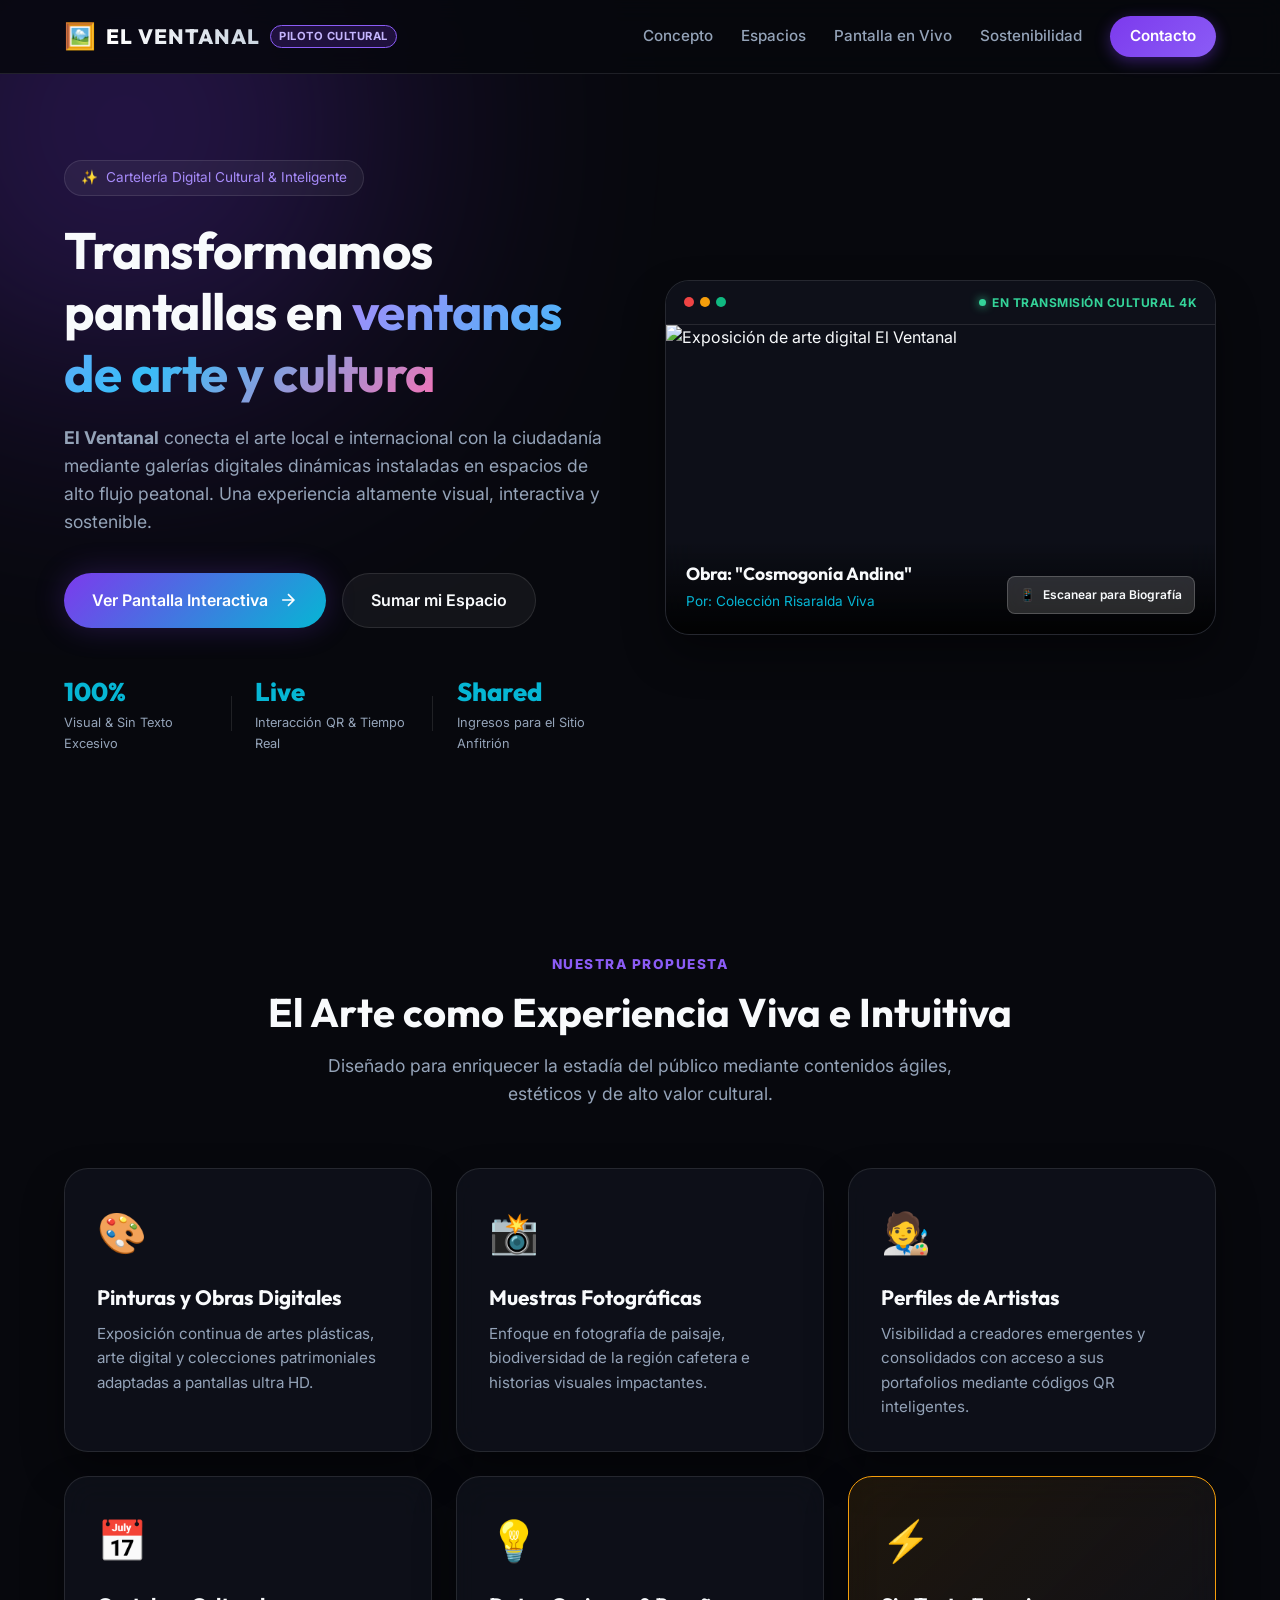
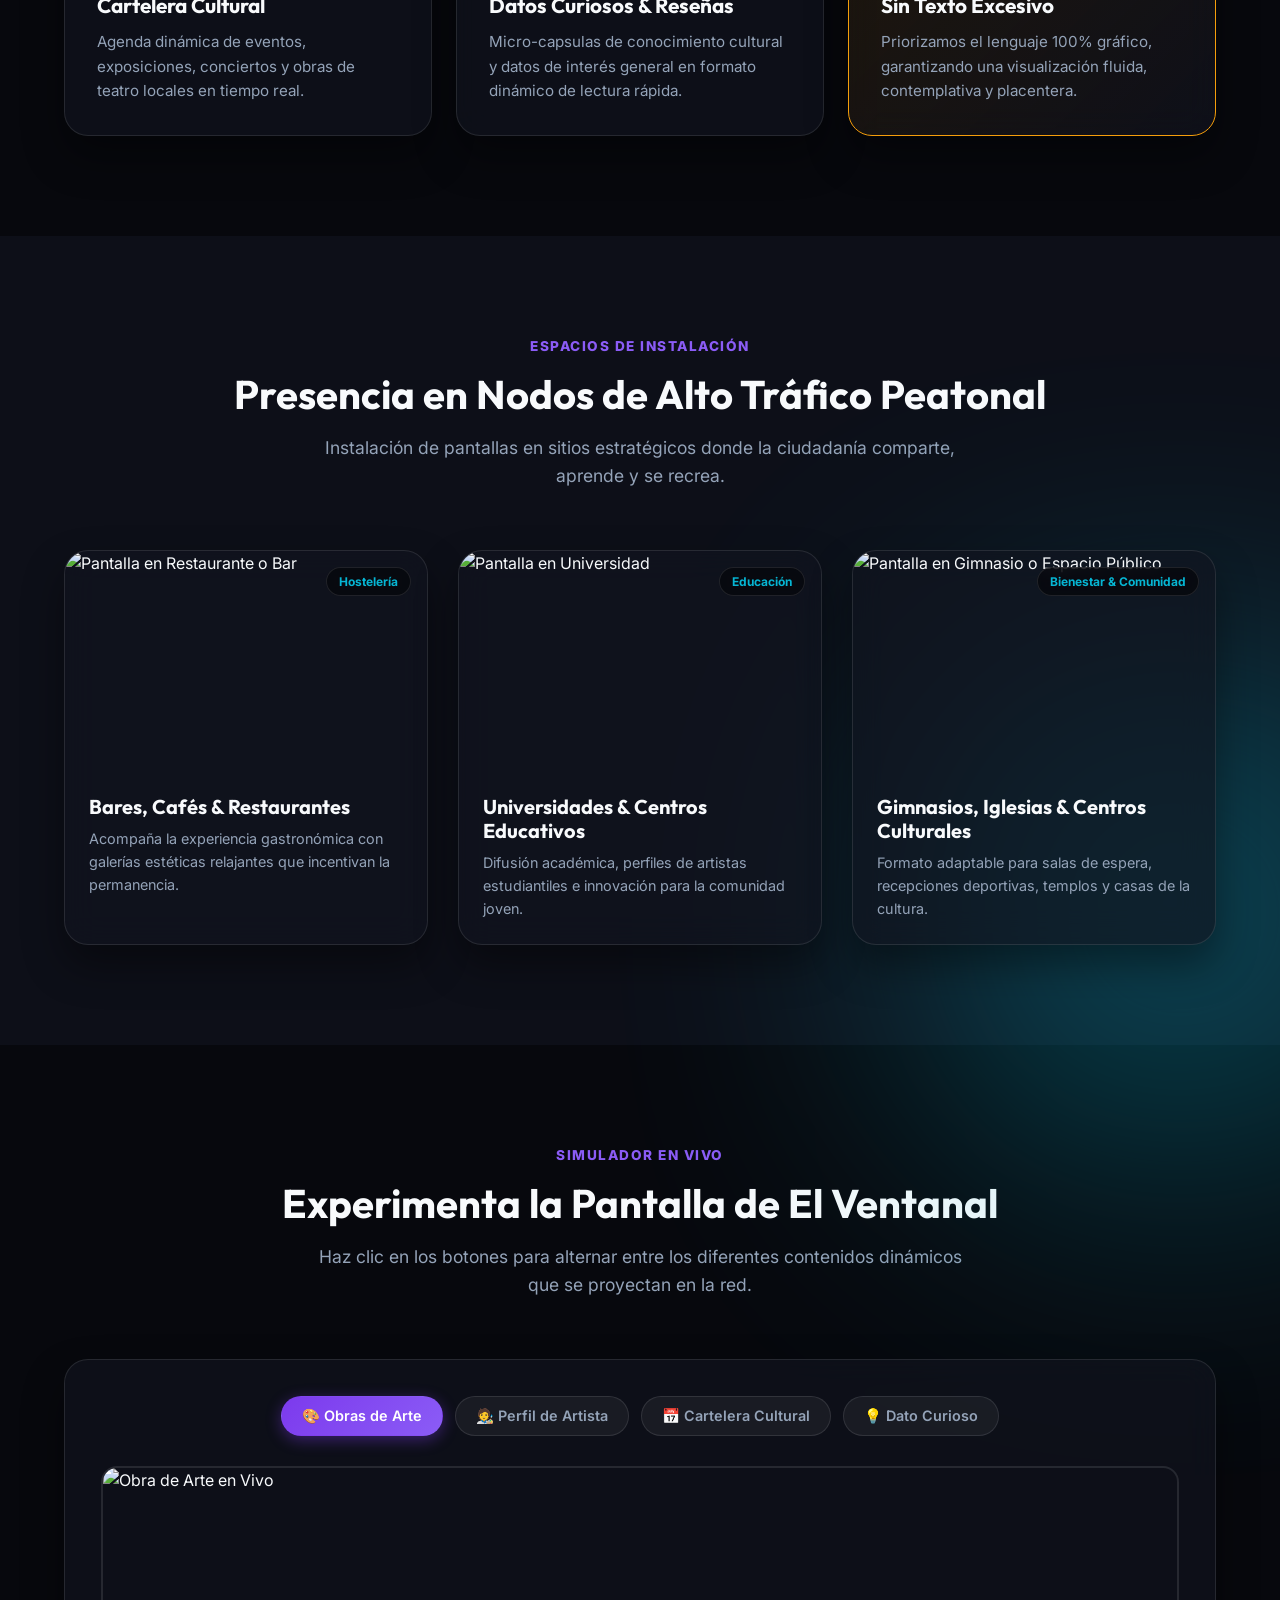
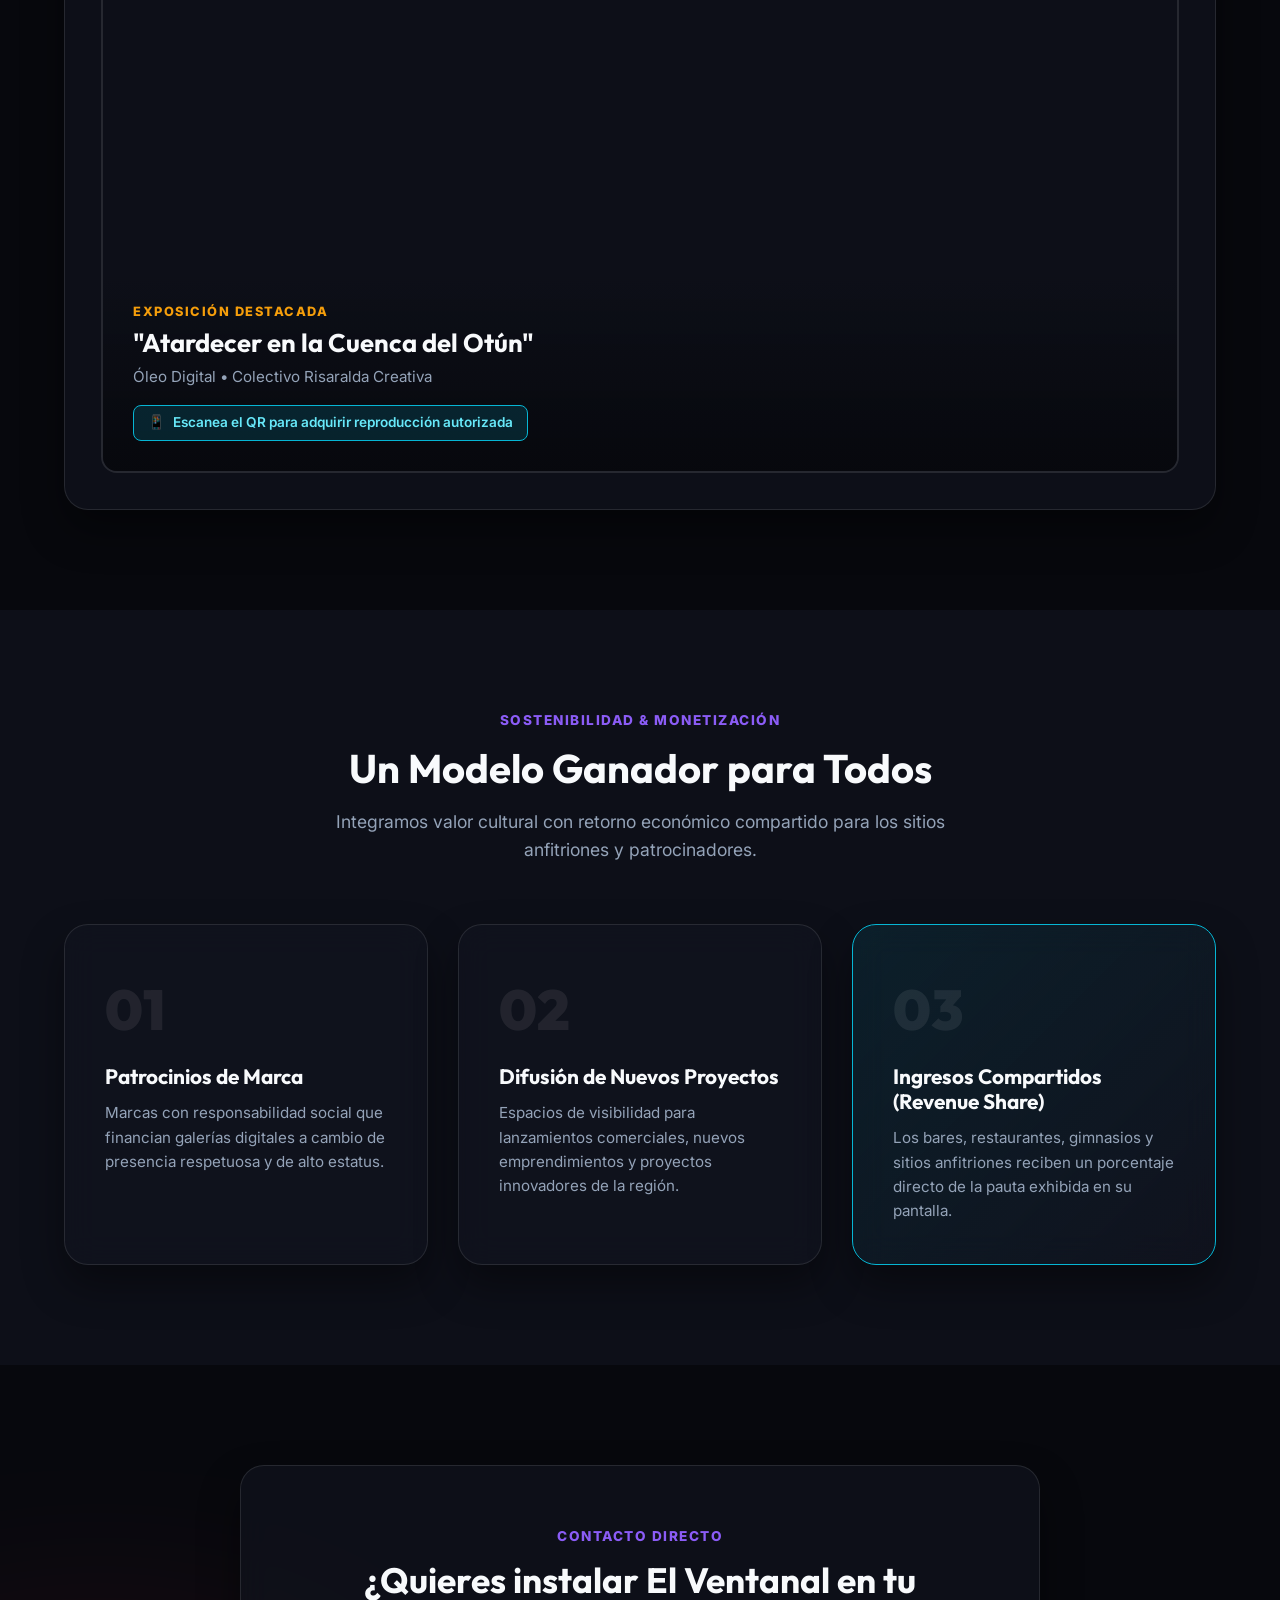
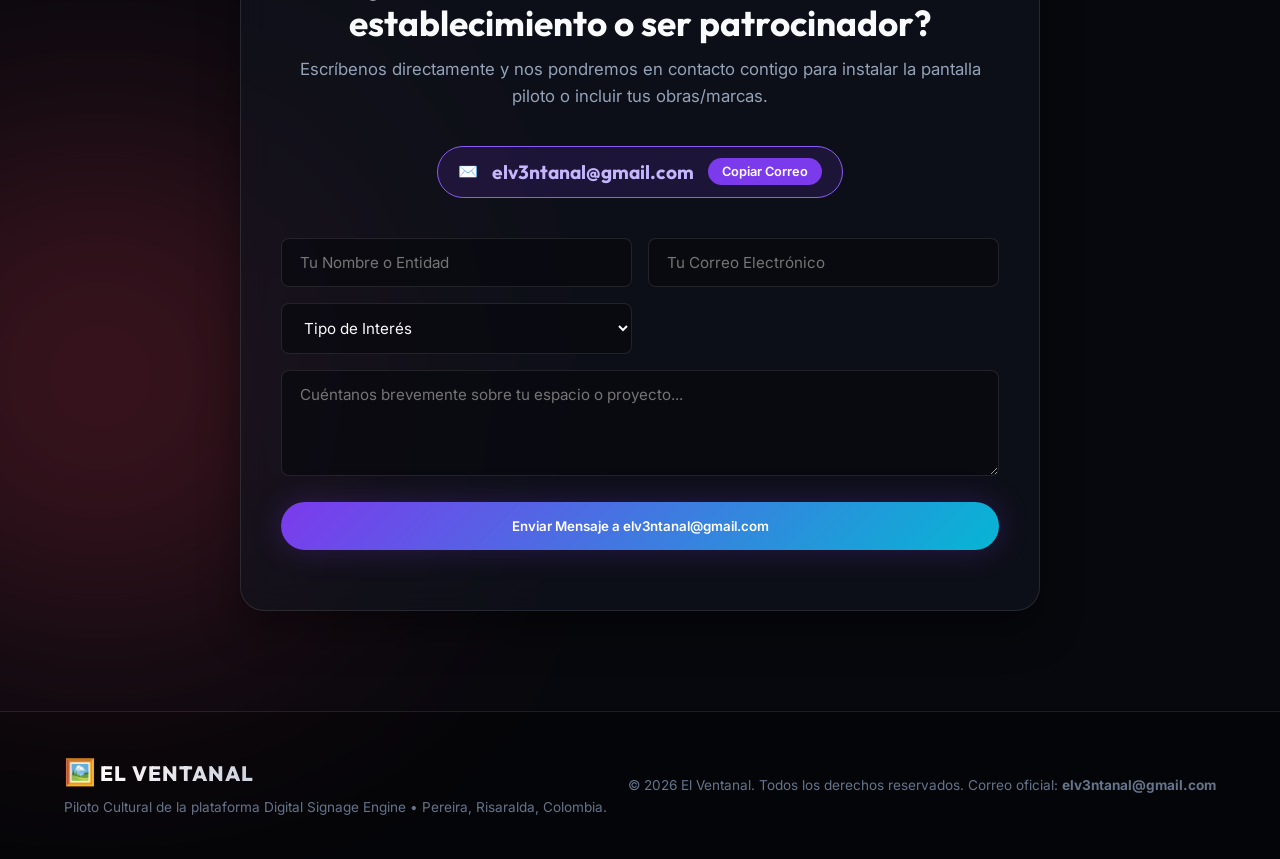
==== public/index.html @ ec27e1e7 "Fix Vercel deployment routing for El Ventanal landing page" ====
<!DOCTYPE html>
<html lang="es">
<head>
  <meta charset="UTF-8">
  <meta name="viewport" content="width=device-width, initial-scale=1.0">
  <title>El Ventanal — Galerías Digitales e Interactivas de Arte y Cultura</title>
  <meta name="description" content="El Ventanal es una plataforma cultural y tecnológica que transforma pantallas en sitios de alto flujo en galerías digitales dinámicas e interactivas.">
  
  <!-- Google Fonts -->
  <link rel="preconnect" href="https://fonts.googleapis.com">
  <link rel="preconnect" href="https://fonts.gstatic.com" crossorigin>
  <link href="https://fonts.googleapis.com/css2?family=Inter:wght@300;400;500;600;700&family=Outfit:wght@400;500;600;700;800;900&display=swap" rel="stylesheet">
  
  <!-- Stylesheet -->
  <link rel="stylesheet" href="styles.css">
</head>
<body>

  <!-- Ambient Glow Backgrounds -->
  <div class="glow-orb orb-1"></div>
  <div class="glow-orb orb-2"></div>
  <div class="glow-orb orb-3"></div>

  <!-- Navigation Bar -->
  <header class="navbar">
    <div class="nav-container">
      <a href="#" class="brand-logo">
        <span class="logo-icon">🖼️</span>
        <span class="logo-text">EL VENTANAL</span>
        <span class="badge-tag">PILOTO CULTURAL</span>
      </a>

      <nav class="nav-links">
        <a href="#concepto">Concepto</a>
        <a href="#ubicaciones">Espacios</a>
        <a href="#simulador">Pantalla en Vivo</a>
        <a href="#sostenibilidad">Sostenibilidad</a>
        <a href="#contacto" class="btn-nav">Contacto</a>
      </nav>
    </div>
  </header>

  <!-- Hero Section -->
  <section class="hero-section">
    <div class="container hero-grid">
      <div class="hero-content">
        <div class="pill-badge">
          <span class="sparkle">✨</span> Cartelería Digital Cultural & Inteligente
        </div>
        <h1 class="hero-title">
          Transformamos pantallas en <span class="gradient-text">ventanas de arte y cultura</span>
        </h1>
        <p class="hero-description">
          <strong>El Ventanal</strong> conecta el arte local e internacional con la ciudadanía mediante galerías digitales dinámicas instaladas en espacios de alto flujo peatonal. Una experiencia altamente visual, interactiva y sostenible.
        </p>

        <div class="hero-actions">
          <a href="#simulador" class="btn-primary">
            <span>Ver Pantalla Interactiva</span>
            <svg width="20" height="20" viewBox="0 0 24 24" fill="none" stroke="currentColor" stroke-width="2"><path d="M5 12h14M12 5l7 7-7 7"/></svg>
          </a>
          <a href="#contacto" class="btn-secondary">
            <span>Sumar mi Espacio</span>
          </a>
        </div>

        <div class="hero-stats">
          <div class="stat-item">
            <span class="stat-num">100%</span>
            <span class="stat-label">Visual & Sin Texto Excesivo</span>
          </div>
          <div class="stat-divider"></div>
          <div class="stat-item">
            <span class="stat-num">Live</span>
            <span class="stat-label">Interacción QR & Tiempo Real</span>
          </div>
          <div class="stat-divider"></div>
          <div class="stat-item">
            <span class="stat-num">Shared</span>
            <span class="stat-label">Ingresos para el Sitio Anfitrión</span>
          </div>
        </div>
      </div>

      <div class="hero-media">
        <div class="screen-frame glass-panel">
          <div class="screen-header">
            <div class="screen-dots">
              <span class="dot red"></span>
              <span class="dot yellow"></span>
              <span class="dot green"></span>
            </div>
            <span class="screen-status"><span class="pulse-dot"></span> EN TRANSMISIÓN CULTURAL 4K</span>
          </div>
          <div class="screen-body">
            <img src="./images/hero_art.jpg" alt="Exposición de arte digital El Ventanal" class="hero-img">
            <div class="screen-overlay-info">
              <div class="artist-tag">
                <span class="artist-name">Obra: "Cosmogonía Andina"</span>
                <span class="artist-author">Por: Colección Risaralda Viva</span>
              </div>
              <div class="qr-box">
                <div class="qr-code">📱</div>
                <span>Escanear para Biografía</span>
              </div>
            </div>
          </div>
        </div>
      </div>
    </div>
  </section>

  <!-- Concept & Features Section -->
  <section id="concepto" class="section-padding">
    <div class="container">
      <div class="section-header text-center">
        <span class="section-tag">NUESTRA PROPUESTA</span>
        <h2 class="section-title">El Arte como Experiencia Viva e Intuitiva</h2>
        <p class="section-subtitle">
          Diseñado para enriquecer la estadía del público mediante contenidos ágiles, estéticos y de alto valor cultural.
        </p>
      </div>

      <div class="features-grid">
        <div class="feature-card glass-panel">
          <div class="card-icon">🎨</div>
          <h3>Pinturas y Obras Digitales</h3>
          <p>Exposición continua de artes plásticas, arte digital y colecciones patrimoniales adaptadas a pantallas ultra HD.</p>
        </div>

        <div class="feature-card glass-panel">
          <div class="card-icon">📸</div>
          <h3>Muestras Fotográficas</h3>
          <p>Enfoque en fotografía de paisaje, biodiversidad de la región cafetera e historias visuales impactantes.</p>
        </div>

        <div class="feature-card glass-panel">
          <div class="card-icon">🧑‍🎨</div>
          <h3>Perfiles de Artistas</h3>
          <p>Visibilidad a creadores emergentes y consolidados con acceso a sus portafolios mediante códigos QR inteligentes.</p>
        </div>

        <div class="feature-card glass-panel">
          <div class="card-icon">📅</div>
          <h3>Cartelera Cultural</h3>
          <p>Agenda dinámica de eventos, exposiciones, conciertos y obras de teatro locales en tiempo real.</p>
        </div>

        <div class="feature-card glass-panel">
          <div class="card-icon">💡</div>
          <h3>Datos Curiosos & Reseñas</h3>
          <p>Micro-capsulas de conocimiento cultural y datos de interés general en formato dinámico de lectura rápida.</p>
        </div>

        <div class="feature-card glass-panel highlight">
          <div class="card-icon">⚡</div>
          <h3>Sin Texto Excesivo</h3>
          <p>Priorizamos el lenguaje 100% gráfico, garantizando una visualización fluida, contemplativa y placentera.</p>
        </div>
      </div>
    </div>
  </section>

  <!-- Venues / Locations Grid Section -->
  <section id="ubicaciones" class="section-padding bg-alt">
    <div class="container">
      <div class="section-header text-center">
        <span class="section-tag">ESPACIOS DE INSTALACIÓN</span>
        <h2 class="section-title">Presencia en Nodos de Alto Tráfico Peatonal</h2>
        <p class="section-subtitle">
          Instalación de pantallas en sitios estratégicos donde la ciudadanía comparte, aprende y se recrea.
        </p>
      </div>

      <div class="venues-grid">
        <div class="venue-card glass-panel">
          <div class="venue-img-wrap">
            <img src="./images/lounge_screen.jpg" alt="Pantalla en Restaurante o Bar">
            <span class="venue-badge">Hostelería</span>
          </div>
          <div class="venue-content">
            <h3>Bares, Cafés & Restaurantes</h3>
            <p>Acompaña la experiencia gastronómica con galerías estéticas relajantes que incentivan la permanencia.</p>
          </div>
        </div>

        <div class="venue-card glass-panel">
          <div class="venue-img-wrap">
            <img src="./images/university_screen.jpg" alt="Pantalla en Universidad">
            <span class="venue-badge">Educación</span>
          </div>
          <div class="venue-content">
            <h3>Universidades & Centros Educativos</h3>
            <p>Difusión académica, perfiles de artistas estudiantiles e innovación para la comunidad joven.</p>
          </div>
        </div>

        <div class="venue-card glass-panel">
          <div class="venue-img-wrap">
            <img src="./images/art_gallery.jpg" alt="Pantalla en Gimnasio o Espacio Público">
            <span class="venue-badge">Bienestar & Comunidad</span>
          </div>
          <div class="venue-content">
            <h3>Gimnasios, Iglesias & Centros Culturales</h3>
            <p>Formato adaptable para salas de espera, recepciones deportivas, templos y casas de la cultura.</p>
          </div>
        </div>
      </div>
    </div>
  </section>

  <!-- Live Screen Simulator Section -->
  <section id="simulador" class="section-padding">
    <div class="container">
      <div class="section-header text-center">
        <span class="section-tag">SIMULADOR EN VIVO</span>
        <h2 class="section-title">Experimenta la Pantalla de El Ventanal</h2>
        <p class="section-subtitle">
          Haz clic en los botones para alternar entre los diferentes contenidos dinámicos que se proyectan en la red.
        </p>
      </div>

      <div class="simulator-wrapper glass-panel">
        <div class="sim-controls">
          <button class="sim-btn active" data-mode="arte">🎨 Obras de Arte</button>
          <button class="sim-btn" data-mode="artista">🧑‍🎨 Perfil de Artista</button>
          <button class="sim-btn" data-mode="agenda">📅 Cartelera Cultural</button>
          <button class="sim-btn" data-mode="dato">💡 Dato Curioso</button>
        </div>

        <div class="sim-screen" id="simScreen">
          <!-- Mode: Arte (Default) -->
          <div class="sim-slide active" id="slide-arte">
            <img src="./images/hero_art.jpg" alt="Obra de Arte en Vivo">
            <div class="sim-overlay">
              <div class="sim-tag-main">EXPOSICIÓN DESTACADA</div>
              <h3>"Atardecer en la Cuenca del Otún"</h3>
              <p>Óleo Digital • Colectivo Risaralda Creativa</p>
              <div class="sim-qr-badge">
                <span class="qr-icon">📱</span> Escanea el QR para adquirir reproducción autorizada
              </div>
            </div>
          </div>

          <!-- Mode: Artista -->
          <div class="sim-slide" id="slide-artista">
            <img src="./images/art_gallery.jpg" alt="Perfil de Artista">
            <div class="sim-overlay">
              <div class="sim-tag-main">ARTISTA DEL MES</div>
              <h3>Laura Restrepo — Arte Escultórico & Digital</h3>
              <p>Pereira, Colombia • 12 Obras en Exhibición</p>
              <div class="sim-qr-badge">
                <span class="qr-icon">📱</span> Escanea el QR para conocer su trayectoria
              </div>
            </div>
          </div>

          <!-- Mode: Agenda -->
          <div class="sim-slide" id="slide-agenda">
            <img src="./images/university_screen.jpg" alt="Agenda Cultural">
            <div class="sim-overlay">
              <div class="sim-tag-main">AGENDA CULTURAL RISARALDA</div>
              <h3>Festival de Jazz & Exposición de Fotografía</h3>
              <p>Este Viernes 7:00 PM • Teatro Comfamiliar Pereira</p>
              <div class="sim-qr-badge">
                <span class="qr-icon">📱</span> Escanea el QR para reservar tu entrada libre
              </div>
            </div>
          </div>

          <!-- Mode: Dato -->
          <div class="sim-slide" id="slide-dato">
            <img src="./images/lounge_screen.jpg" alt="Dato Curioso">
            <div class="sim-overlay">
              <div class="sim-tag-main">¿SABÍAS QUÉ?</div>
              <h3>El Paisaje Cultural Cafetero es Patrimonio de la Humanidad</h3>
              <p>Declarado por la UNESCO gracias a su arquitectura y biodiversidad única.</p>
              <div class="sim-qr-badge">
                <span class="qr-icon">📱</span> Escanea el QR para leer la reseña completa
              </div>
            </div>
          </div>
        </div>
      </div>
    </div>
  </section>

  <!-- Sustainability & Business Model Section -->
  <section id="sostenibilidad" class="section-padding bg-alt">
    <div class="container">
      <div class="section-header text-center">
        <span class="section-tag">SOSTENIBILIDAD & MONETIZACIÓN</span>
        <h2 class="section-title">Un Modelo Ganador para Todos</h2>
        <p class="section-subtitle">
          Integramos valor cultural con retorno económico compartido para los sitios anfitriones y patrocinadores.
        </p>
      </div>

      <div class="sustainability-grid">
        <div class="sus-card glass-panel">
          <div class="sus-number">01</div>
          <h3>Patrocinios de Marca</h3>
          <p>Marcas con responsabilidad social que financian galerías digitales a cambio de presencia respetuosa y de alto estatus.</p>
        </div>

        <div class="sus-card glass-panel">
          <div class="sus-number">02</div>
          <h3>Difusión de Nuevos Proyectos</h3>
          <p>Espacios de visibilidad para lanzamientos comerciales, nuevos emprendimientos y proyectos innovadores de la región.</p>
        </div>

        <div class="sus-card glass-panel highlight-sus">
          <div class="sus-number">03</div>
          <h3>Ingresos Compartidos (Revenue Share)</h3>
          <p>Los bares, restaurantes, gimnasios y sitios anfitriones reciben un porcentaje directo de la pauta exhibida en su pantalla.</p>
        </div>
      </div>
    </div>
  </section>

  <!-- Contact & Direct Inquiry Section -->
  <section id="contacto" class="section-padding">
    <div class="container">
      <div class="contact-box glass-panel text-center">
        <span class="section-tag">CONTACTO DIRECTO</span>
        <h2 class="contact-title">¿Quieres instalar El Ventanal en tu establecimiento o ser patrocinador?</h2>
        <p class="contact-subtitle">
          Escríbenos directamente y nos pondremos en contacto contigo para instalar la pantalla piloto o incluir tus obras/marcas.
        </p>

        <div class="email-badge-container">
          <div class="email-display" id="emailBox">
            <span class="email-icon">✉️</span>
            <span class="email-text">elv3ntanal@gmail.com</span>
            <button class="btn-copy" id="btnCopy">Copiar Correo</button>
          </div>
          <span class="copy-feedback" id="copyFeedback">¡Correo copiado al portapapeles!</span>
        </div>

        <form class="contact-form" id="contactForm" onsubmit="handleFormSubmit(event)">
          <div class="form-row">
            <input type="text" placeholder="Tu Nombre o Entidad" required class="form-input">
            <input type="email" placeholder="Tu Correo Electrónico" required class="form-input">
          </div>
          <div class="form-row">
            <select class="form-input">
              <option value="">Tipo de Interés</option>
              <option value="sitio">Quiero una pantalla en mi local (Bar/Restaurante/Gimnasio)</option>
              <option value="artista">Soy artista / Quiero exponer mis obras</option>
              <option value="patrocinio">Quiero pautar / Patrocinar la red</option>
              <option value="otro">Otro tipo de alianza</option>
            </select>
          </div>
          <textarea placeholder="Cuéntanos brevemente sobre tu espacio o proyecto..." rows="4" required class="form-input"></textarea>
          <button type="submit" class="btn-primary btn-submit">
            <span>Enviar Mensaje a elv3ntanal@gmail.com</span>
          </button>
        </form>
        <div id="formSuccess" class="form-success-msg">
          ✅ ¡Gracias por comunicarte! Tu mensaje ha sido registrado para <strong>elv3ntanal@gmail.com</strong>.
        </div>
      </div>
    </div>
  </section>

  <!-- Footer -->
  <footer class="footer">
    <div class="container footer-content">
      <div class="footer-brand">
        <span class="logo-icon">🖼️</span>
        <span class="logo-text">EL VENTANAL</span>
        <p>Piloto Cultural de la plataforma Digital Signage Engine • Pereira, Risaralda, Colombia.</p>
      </div>
      <div class="footer-copy">
        <p>© 2026 El Ventanal. Todos los derechos reservados. Correo oficial: <strong>elv3ntanal@gmail.com</strong></p>
      </div>
    </div>
  </footer>

  <!-- Script -->
  <script src="script.js"></script>
</body>
</html>
---- public/styles.css ----
/* ==========================================================================
   El Ventanal — Modern Cultural Digital Signage Landing Page CSS
   ========================================================================== */

:root {
  --bg-dark: #07080d;
  --bg-card: rgba(18, 20, 32, 0.65);
  --bg-card-hover: rgba(26, 29, 46, 0.8);
  --bg-alt: #0d0f18;
  
  --primary-violet: #8b5cf6;
  --primary-purple: #7c3aed;
  --accent-cyan: #06b6d4;
  --accent-gold: #f59e0b;
  --accent-rose: #f43f5e;
  
  --text-main: #f8fafc;
  --text-muted: #94a3b8;
  --text-dim: #64748b;
  
  --border-glass: rgba(255, 255, 255, 0.1);
  --border-glow: rgba(139, 92, 246, 0.3);
  
  --font-heading: 'Outfit', sans-serif;
  --font-body: 'Inter', sans-serif;
  
  --radius-sm: 8px;
  --radius-md: 16px;
  --radius-lg: 24px;
  --radius-full: 9999px;
  
  --shadow-glow: 0 0 30px rgba(124, 58, 237, 0.25);
  --transition: all 0.3s cubic-bezier(0.4, 0, 0.2, 1);
}

/* Reset & Base Styles */
*, *::before, *::after {
  box-sizing: border-box;
  margin: 0;
  padding: 0;
}

html {
  scroll-behavior: smooth;
}

body {
  background-color: var(--bg-dark);
  color: var(--text-main);
  font-family: var(--font-body);
  line-height: 1.6;
  overflow-x: hidden;
  position: relative;
}

/* Typography */
h1, h2, h3, h4 {
  font-family: var(--font-heading);
  font-weight: 700;
  line-height: 1.2;
}

a {
  color: inherit;
  text-decoration: none;
}

button {
  cursor: pointer;
  border: none;
  font-family: inherit;
}

/* Layout Utilities */
.container {
  width: 90%;
  max-width: 1200px;
  margin: 0 auto;
}

.section-padding {
  padding: 100px 0;
}

.bg-alt {
  background-color: var(--bg-alt);
}

.text-center {
  text-align: center;
}

.gradient-text {
  background: linear-gradient(135deg, #a78bfa 0%, #38bdf8 50%, #f472b6 100%);
  -webkit-background-clip: text;
  -webkit-text-fill-color: transparent;
}

/* Ambient Glow Orbs */
.glow-orb {
  position: absolute;
  border-radius: 50%;
  filter: blur(140px);
  pointer-events: none;
  z-index: 0;
  opacity: 0.4;
}

.orb-1 {
  width: 450px;
  height: 450px;
  background: var(--primary-purple);
  top: -100px;
  left: -100px;
}

.orb-2 {
  width: 500px;
  height: 500px;
  background: var(--accent-cyan);
  top: 40%;
  right: -150px;
}

.orb-3 {
  width: 400px;
  height: 400px;
  background: var(--accent-rose);
  bottom: 5%;
  left: -100px;
}

/* Glassmorphism Panel */
.glass-panel {
  background: var(--bg-card);
  backdrop-filter: blur(16px);
  -webkit-backdrop-filter: blur(16px);
  border: 1px solid var(--border-glass);
  border-radius: var(--radius-lg);
  box-shadow: 0 20px 40px rgba(0, 0, 0, 0.4);
  transition: var(--transition);
}

.glass-panel:hover {
  border-color: var(--border-glow);
}

/* Navbar */
.navbar {
  position: fixed;
  top: 0;
  left: 0;
  width: 100%;
  z-index: 1000;
  background: rgba(7, 8, 13, 0.85);
  backdrop-filter: blur(12px);
  border-bottom: 1px solid var(--border-glass);
  padding: 16px 0;
}

.nav-container {
  width: 90%;
  max-width: 1200px;
  margin: 0 auto;
  display: flex;
  justify-content: space-between;
  align-items: center;
}

.brand-logo {
  display: flex;
  align-items: center;
  gap: 10px;
}

.logo-icon {
  font-size: 1.6rem;
}

.logo-text {
  font-family: var(--font-heading);
  font-weight: 800;
  font-size: 1.3rem;
  letter-spacing: 1px;
  background: linear-gradient(90deg, #ffffff, #cbd5e1);
  -webkit-background-clip: text;
  -webkit-text-fill-color: transparent;
}

.badge-tag {
  background: rgba(124, 58, 237, 0.2);
  border: 1px solid var(--primary-violet);
  color: #c4b5fd;
  font-size: 0.7rem;
  font-weight: 700;
  padding: 2px 8px;
  border-radius: var(--radius-full);
  letter-spacing: 0.5px;
}

.nav-links {
  display: flex;
  align-items: center;
  gap: 28px;
}

.nav-links a {
  font-size: 0.95rem;
  color: var(--text-muted);
  font-weight: 500;
  transition: var(--transition);
}

.nav-links a:hover {
  color: var(--text-main);
}

.btn-nav {
  background: linear-gradient(135deg, var(--primary-purple), var(--primary-violet));
  color: #fff !important;
  padding: 8px 20px;
  border-radius: var(--radius-full);
  font-weight: 600 !important;
  box-shadow: 0 4px 15px rgba(124, 58, 237, 0.4);
}

.btn-nav:hover {
  transform: translateY(-2px);
  box-shadow: 0 6px 20px rgba(124, 58, 237, 0.6);
}

/* Hero Section */
.hero-section {
  padding: 160px 0 100px 0;
  position: relative;
  z-index: 1;
}

.hero-grid {
  display: grid;
  grid-template-columns: 1fr 1fr;
  gap: 50px;
  align-items: center;
}

.pill-badge {
  display: inline-flex;
  align-items: center;
  gap: 8px;
  background: rgba(255, 255, 255, 0.05);
  border: 1px solid var(--border-glass);
  padding: 6px 16px;
  border-radius: var(--radius-full);
  font-size: 0.85rem;
  color: #a78bfa;
  margin-bottom: 24px;
}

.hero-title {
  font-size: 3.2rem;
  margin-bottom: 20px;
  letter-spacing: -0.5px;
}

.hero-description {
  font-size: 1.1rem;
  color: var(--text-muted);
  margin-bottom: 36px;
  max-width: 540px;
}

.hero-actions {
  display: flex;
  gap: 16px;
  margin-bottom: 44px;
}

.btn-primary {
  display: inline-flex;
  align-items: center;
  gap: 10px;
  background: linear-gradient(135deg, var(--primary-purple), var(--accent-cyan));
  color: #fff;
  font-weight: 600;
  padding: 14px 28px;
  border-radius: var(--radius-full);
  box-shadow: var(--shadow-glow);
  transition: var(--transition);
}

.btn-primary:hover {
  transform: translateY(-3px);
  box-shadow: 0 10px 30px rgba(6, 182, 212, 0.4);
}

.btn-secondary {
  display: inline-flex;
  align-items: center;
  background: rgba(255, 255, 255, 0.05);
  border: 1px solid var(--border-glass);
  color: var(--text-main);
  font-weight: 600;
  padding: 14px 28px;
  border-radius: var(--radius-full);
  transition: var(--transition);
}

.btn-secondary:hover {
  background: rgba(255, 255, 255, 0.1);
  border-color: var(--text-muted);
}

.hero-stats {
  display: flex;
  align-items: center;
  gap: 24px;
}

.stat-item {
  display: flex;
  flex-direction: column;
}

.stat-num {
  font-family: var(--font-heading);
  font-size: 1.6rem;
  font-weight: 800;
  color: var(--accent-cyan);
}

.stat-label {
  font-size: 0.8rem;
  color: var(--text-muted);
}

.stat-divider {
  width: 1px;
  height: 35px;
  background: var(--border-glass);
}

/* Screen Frame Component */
.screen-frame {
  overflow: hidden;
  position: relative;
}

.screen-header {
  background: rgba(15, 17, 26, 0.9);
  padding: 12px 18px;
  display: flex;
  justify-content: space-between;
  align-items: center;
  border-bottom: 1px solid var(--border-glass);
}

.screen-dots {
  display: flex;
  gap: 6px;
}

.dot {
  width: 10px;
  height: 10px;
  border-radius: 50%;
}

.dot.red { background: #ef4444; }
.dot.yellow { background: #f59e0b; }
.dot.green { background: #10b981; }

.screen-status {
  font-size: 0.75rem;
  font-weight: 700;
  color: #34d399;
  letter-spacing: 0.5px;
  display: flex;
  align-items: center;
  gap: 6px;
}

.pulse-dot {
  width: 7px;
  height: 7px;
  background: #34d399;
  border-radius: 50%;
  box-shadow: 0 0 10px #34d399;
  animation: pulse 1.5s infinite;
}

@keyframes pulse {
  0% { opacity: 0.4; }
  50% { opacity: 1; }
  100% { opacity: 0.4; }
}

.screen-body {
  position: relative;
  aspect-ratio: 16/9;
  overflow: hidden;
}

.hero-img {
  width: 100%;
  height: 100%;
  object-fit: cover;
  display: block;
}

.screen-overlay-info {
  position: absolute;
  bottom: 0;
  left: 0;
  right: 0;
  padding: 20px;
  background: linear-gradient(0deg, rgba(0, 0, 0, 0.9) 0%, rgba(0, 0, 0, 0) 100%);
  display: flex;
  justify-content: space-between;
  align-items: flex-end;
}

.artist-name {
  display: block;
  font-family: var(--font-heading);
  font-weight: 700;
  font-size: 1.1rem;

}

.artist-author {
  font-size: 0.85rem;
  color: var(--accent-cyan);
}

.qr-box {
  background: rgba(255, 255, 255, 0.15);
  backdrop-filter: blur(8px);
  padding: 8px 12px;
  border-radius: var(--radius-sm);
  border: 1px solid rgba(255, 255, 255, 0.2);
  display: flex;
  align-items: center;
  gap: 8px;
  font-size: 0.75rem;
  font-weight: 600;
}

/* Section Header */
.section-header {
  margin-bottom: 60px;
}

.section-tag {
  color: var(--primary-violet);
  font-weight: 800;
  font-size: 0.85rem;
  letter-spacing: 1.5px;
  margin-bottom: 12px;
  display: block;
}

.section-title {
  font-size: 2.5rem;
  margin-bottom: 16px;
}

.section-subtitle {
  font-size: 1.1rem;
  color: var(--text-muted);
  max-width: 650px;
  margin: 0 auto;
}

/* Features Grid */
.features-grid {
  display: grid;
  grid-template-columns: repeat(auto-fit, minmax(320px, 1fr));
  gap: 24px;
}

.feature-card {
  padding: 32px;
}

.card-icon {
  font-size: 2.5rem;
  margin-bottom: 20px;
}

.feature-card h3 {
  font-size: 1.3rem;
  margin-bottom: 12px;

}

.feature-card p {
  color: var(--text-muted);
  font-size: 0.95rem;
}

.feature-card.highlight {
  border-color: var(--accent-gold);
  background: linear-gradient(135deg, rgba(245, 158, 11, 0.1), rgba(18, 20, 32, 0.65));
}

/* Venues Grid */
.venues-grid {
  display: grid;
  grid-template-columns: repeat(auto-fit, minmax(340px, 1fr));
  gap: 30px;
}

.venue-card {
  overflow: hidden;
}

.venue-img-wrap {
  position: relative;
  height: 220px;
}

.venue-img-wrap img {
  width: 100%;
  height: 100%;
  object-fit: cover;
}

.venue-badge {
  position: absolute;
  top: 16px;
  right: 16px;
  background: rgba(7, 8, 13, 0.8);
  backdrop-filter: blur(6px);
  border: 1px solid var(--border-glass);
  padding: 4px 12px;
  border-radius: var(--radius-full);
  font-size: 0.75rem;
  font-weight: 700;
  color: var(--accent-cyan);
}

.venue-content {
  padding: 24px;
}

.venue-content h3 {
  font-size: 1.25rem;
  margin-bottom: 8px;
}

.venue-content p {
  color: var(--text-muted);
  font-size: 0.9rem;
}

/* Simulator Section */
.simulator-wrapper {
  padding: 36px;
}

.sim-controls {
  display: flex;
  justify-content: center;
  gap: 12px;
  flex-wrap: wrap;
  margin-bottom: 30px;
}

.sim-btn {
  background: rgba(255, 255, 255, 0.05);
  border: 1px solid var(--border-glass);
  color: var(--text-muted);
  padding: 10px 20px;
  border-radius: var(--radius-full);
  font-weight: 600;
  font-size: 0.9rem;
  transition: var(--transition);
}

.sim-btn:hover {
  color: var(--text-main);
  border-color: var(--primary-violet);
}

.sim-btn.active {
  background: linear-gradient(135deg, var(--primary-purple), var(--primary-violet));
  color: #fff;
  border-color: transparent;
  box-shadow: 0 4px 15px rgba(124, 58, 237, 0.4);
}

.sim-screen {
  position: relative;
  aspect-ratio: 16/9;
  border-radius: var(--radius-md);
  overflow: hidden;
  border: 2px solid var(--border-glass);
}

.sim-slide {
  position: absolute;
  inset: 0;
  opacity: 0;
  pointer-events: none;
  transition: opacity 0.5s ease-in-out;
}

.sim-slide.active {
  opacity: 1;
  pointer-events: auto;
}

.sim-slide img {
  width: 100%;
  height: 100%;
  object-fit: cover;
}

.sim-overlay {
  position: absolute;
  bottom: 0;
  left: 0;
  right: 0;
  padding: 30px;
  background: linear-gradient(0deg, rgba(7, 8, 13, 0.95) 0%, rgba(7, 8, 13, 0) 100%);
}

.sim-tag-main {
  color: var(--accent-gold);
  font-weight: 800;
  font-size: 0.8rem;
  letter-spacing: 1.5px;
  margin-bottom: 6px;
}

.sim-overlay h3 {
  font-size: 1.6rem;
  margin-bottom: 6px;

}

.sim-overlay p {
  color: var(--text-muted);
  font-size: 0.95rem;
  margin-bottom: 16px;
}

.sim-qr-badge {
  display: inline-flex;
  align-items: center;
  gap: 8px;
  background: rgba(6, 182, 212, 0.15);
  border: 1px solid var(--accent-cyan);
  color: #67e8f9;
  font-size: 0.85rem;
  font-weight: 600;
  padding: 6px 14px;
  border-radius: var(--radius-sm);
}

/* Sustainability Section */
.sustainability-grid {
  display: grid;
  grid-template-columns: repeat(auto-fit, minmax(300px, 1fr));
  gap: 30px;
}

.sus-card {
  padding: 40px;
  position: relative;
}

.sus-number {
  font-family: var(--font-heading);
  font-size: 3.5rem;
  font-weight: 900;
  color: rgba(255, 255, 255, 0.08);
  margin-bottom: 10px;
}

.sus-card h3 {
  font-size: 1.3rem;
  margin-bottom: 12px;

}

.sus-card p {
  color: var(--text-muted);
  font-size: 0.95rem;
}

.sus-card.highlight-sus {
  border-color: var(--accent-cyan);
  background: linear-gradient(135deg, rgba(6, 182, 212, 0.1), rgba(18, 20, 32, 0.65));
}

/* Contact Section */
.contact-box {
  padding: 60px 40px;
  max-width: 800px;
  margin: 0 auto;
}

.contact-title {
  font-size: 2.2rem;
  margin: 12px 0;
}

.contact-subtitle {
  color: var(--text-muted);
  font-size: 1.05rem;
  margin-bottom: 36px;
}

.email-badge-container {
  display: flex;
  flex-direction: column;
  align-items: center;
  gap: 10px;
  margin-bottom: 40px;
}

.email-display {
  display: inline-flex;
  align-items: center;
  gap: 14px;
  background: rgba(124, 58, 237, 0.15);
  border: 1px solid var(--primary-violet);
  padding: 10px 20px;
  border-radius: var(--radius-full);
}

.email-text {
  font-family: var(--font-heading);
  font-weight: 700;
  font-size: 1.2rem;
  color: #c4b5fd;
}

.btn-copy {
  background: var(--primary-purple);
  color: #fff;
  padding: 6px 14px;
  border-radius: var(--radius-full);
  font-size: 0.8rem;
  font-weight: 600;
  transition: var(--transition);
}

.btn-copy:hover {
  background: var(--primary-violet);
}

.copy-feedback {
  font-size: 0.85rem;
  color: #34d399;
  display: none;
}

.contact-form {
  display: flex;
  flex-direction: column;
  gap: 16px;
  text-align: left;
}

.form-row {
  display: grid;
  grid-template-columns: 1fr 1fr;
  gap: 16px;
}

.form-input {
  width: 100%;
  background: rgba(7, 8, 13, 0.6);
  border: 1px solid var(--border-glass);
  padding: 14px 18px;
  border-radius: var(--radius-sm);
  color: var(--text-main);
  font-family: inherit;
  font-size: 0.95rem;
  transition: var(--transition);
}

.form-input:focus {
  outline: none;
  border-color: var(--primary-violet);
  box-shadow: 0 0 15px rgba(124, 58, 237, 0.3);
}

.btn-submit {
  width: 100%;
  justify-content: center;
  padding: 16px;
  margin-top: 10px;
}

.form-success-msg {
  display: none;
  margin-top: 20px;
  padding: 16px;
  background: rgba(16, 185, 129, 0.2);
  border: 1px solid #10b981;
  border-radius: var(--radius-sm);
  color: #6ee7b7;
  font-weight: 600;
}

/* Footer */
.footer {
  border-top: 1px solid var(--border-glass);
  padding: 40px 0;
  background: #040508;
}

.footer-content {
  display: flex;
  justify-content: space-between;
  align-items: center;
  flex-wrap: wrap;
  gap: 20px;
}

.footer-brand p {
  color: var(--text-dim);
  font-size: 0.85rem;
  margin-top: 4px;
}

.footer-copy p {
  color: var(--text-dim);
  font-size: 0.85rem;
}

/* Responsive Styles */
@media (max-width: 900px) {
  .hero-grid {
    grid-template-columns: 1fr;
  }
  
  .hero-title {
    font-size: 2.4rem;
  }
  
  .form-row {
    grid-template-columns: 1fr;
  }
  
  .nav-links {
    display: none;
  }
}
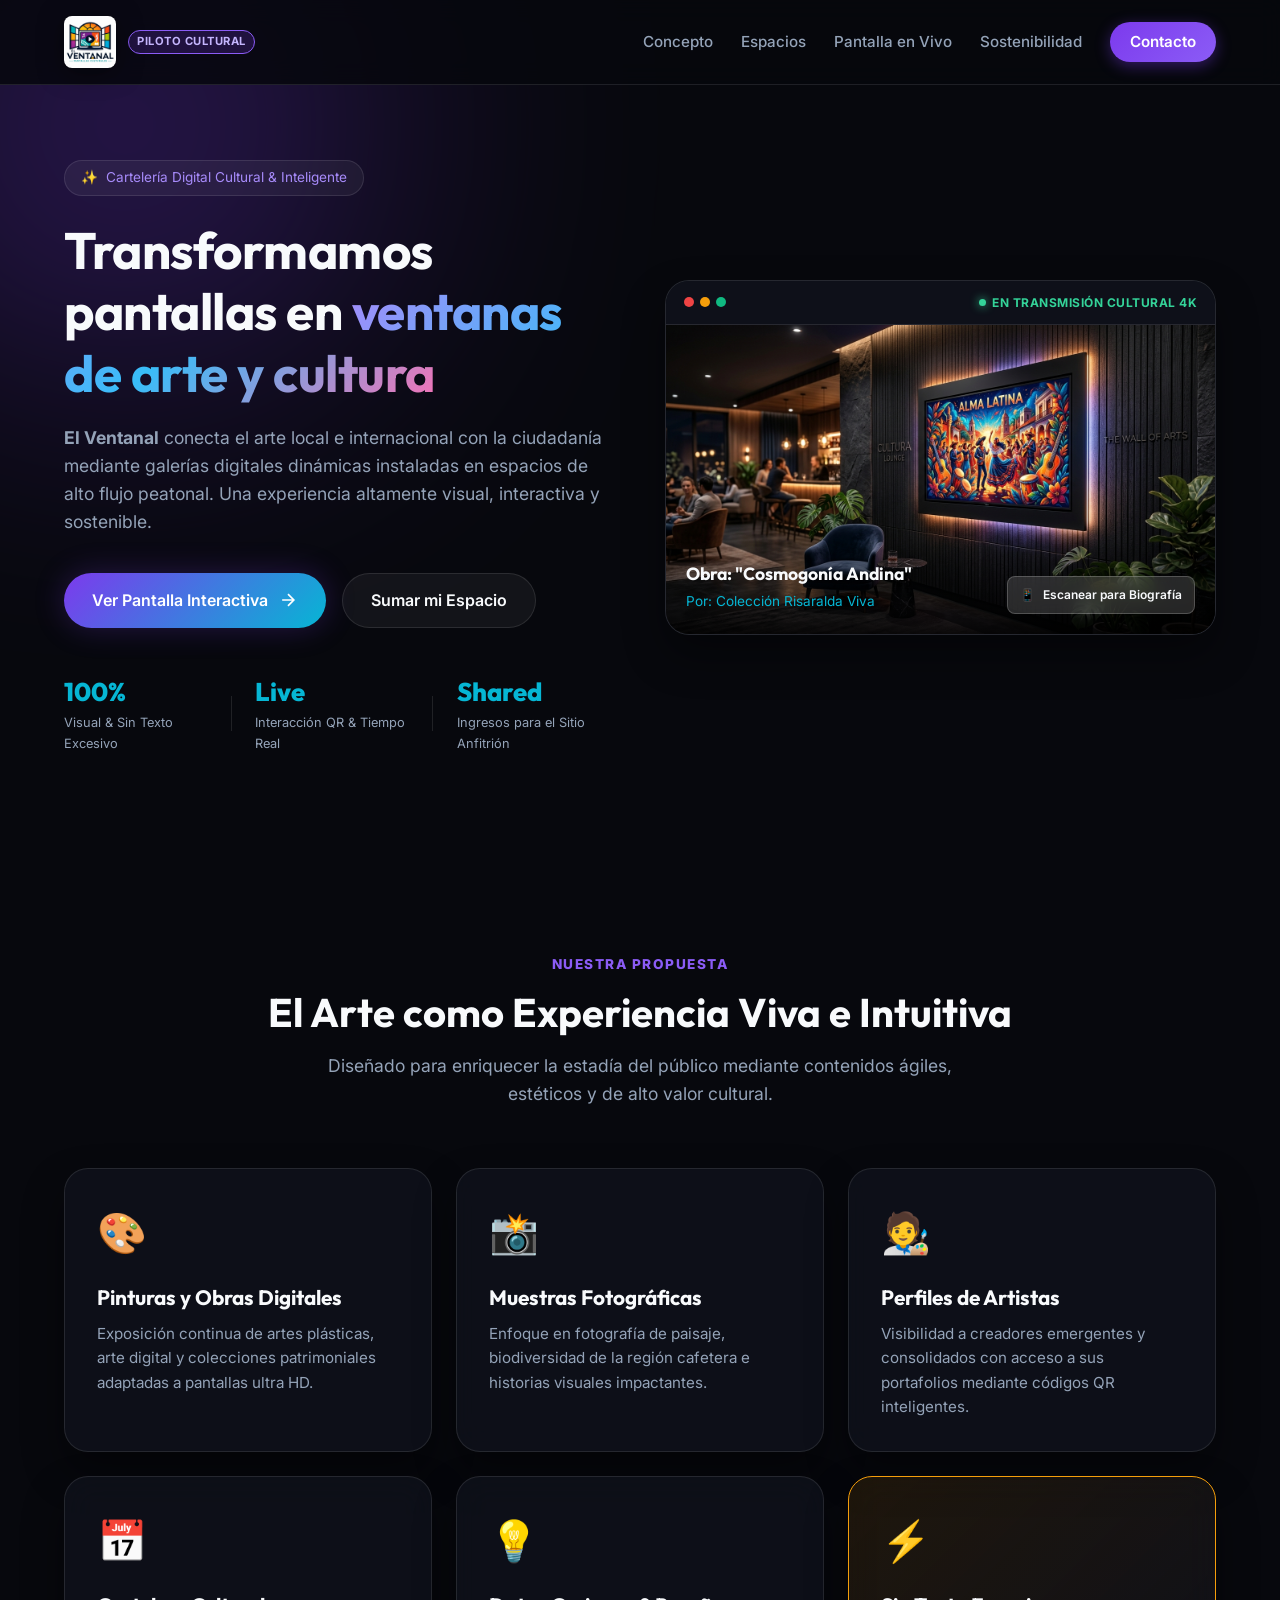
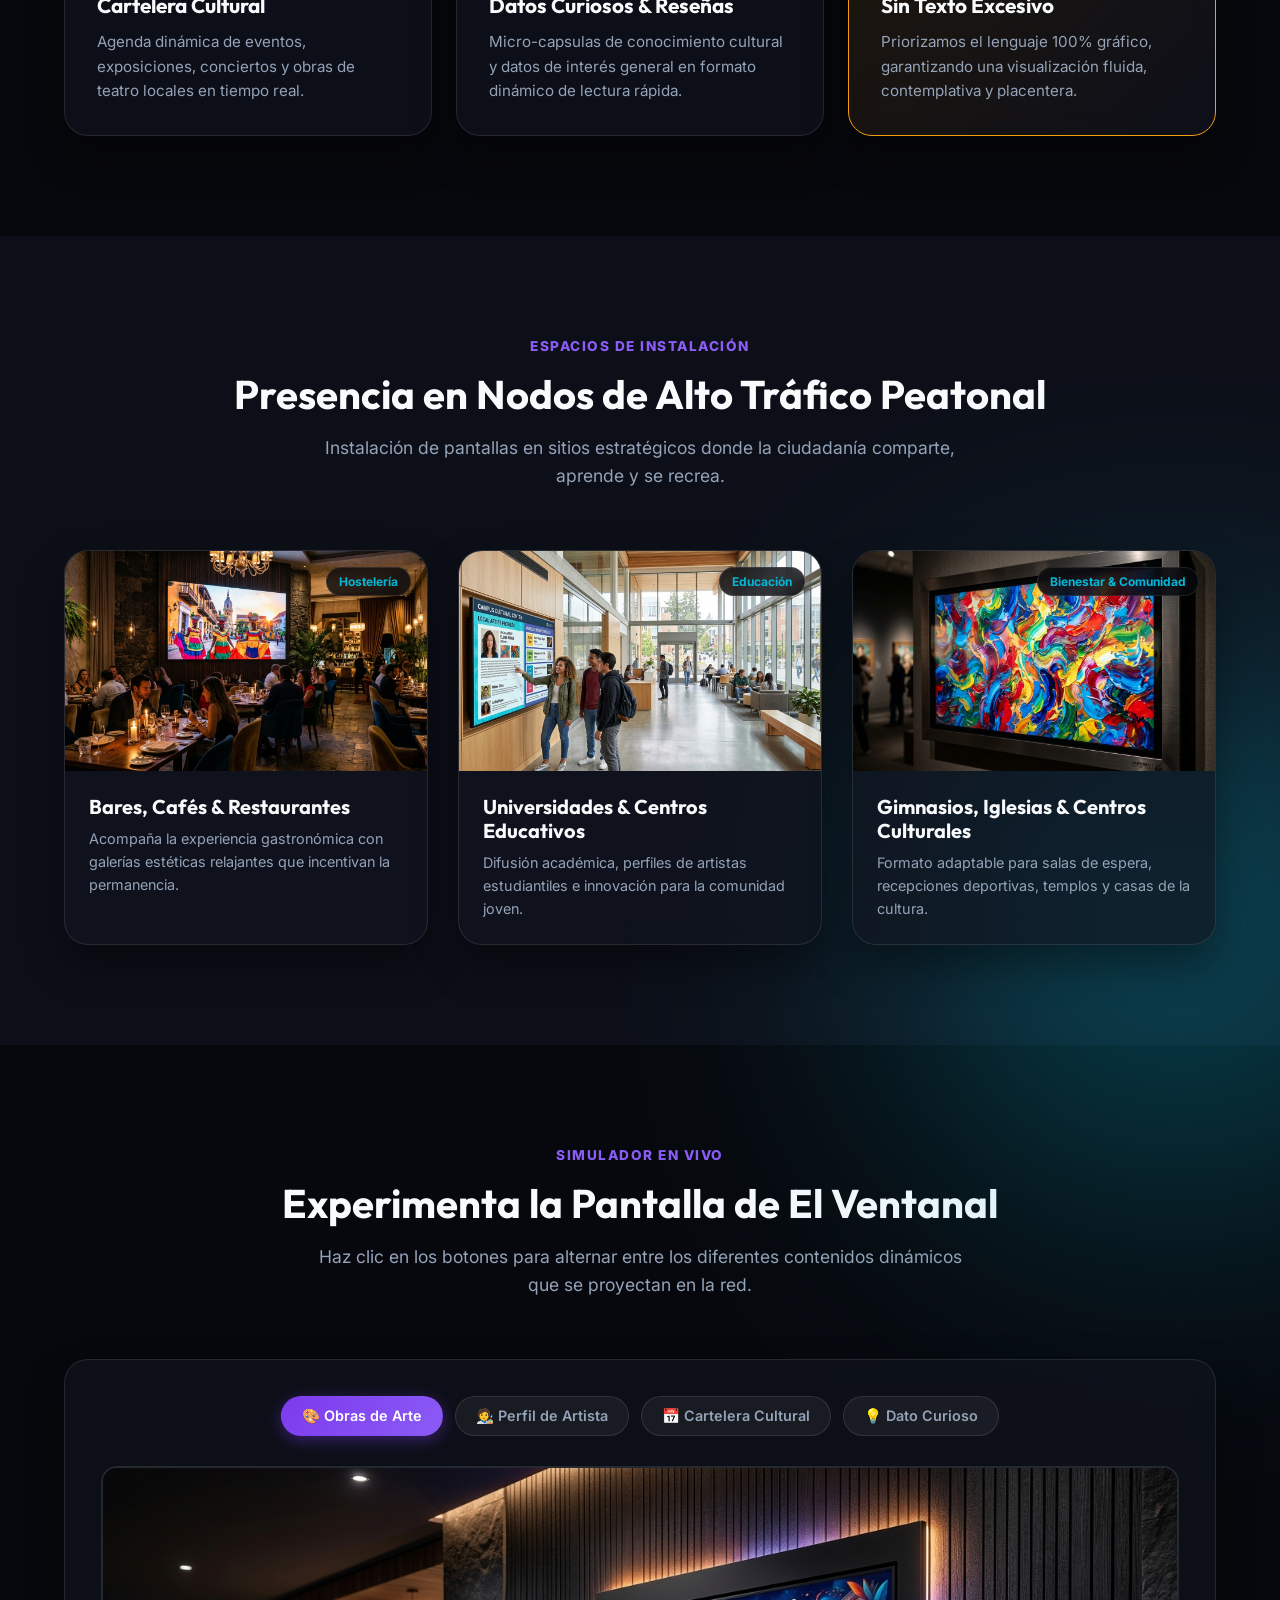
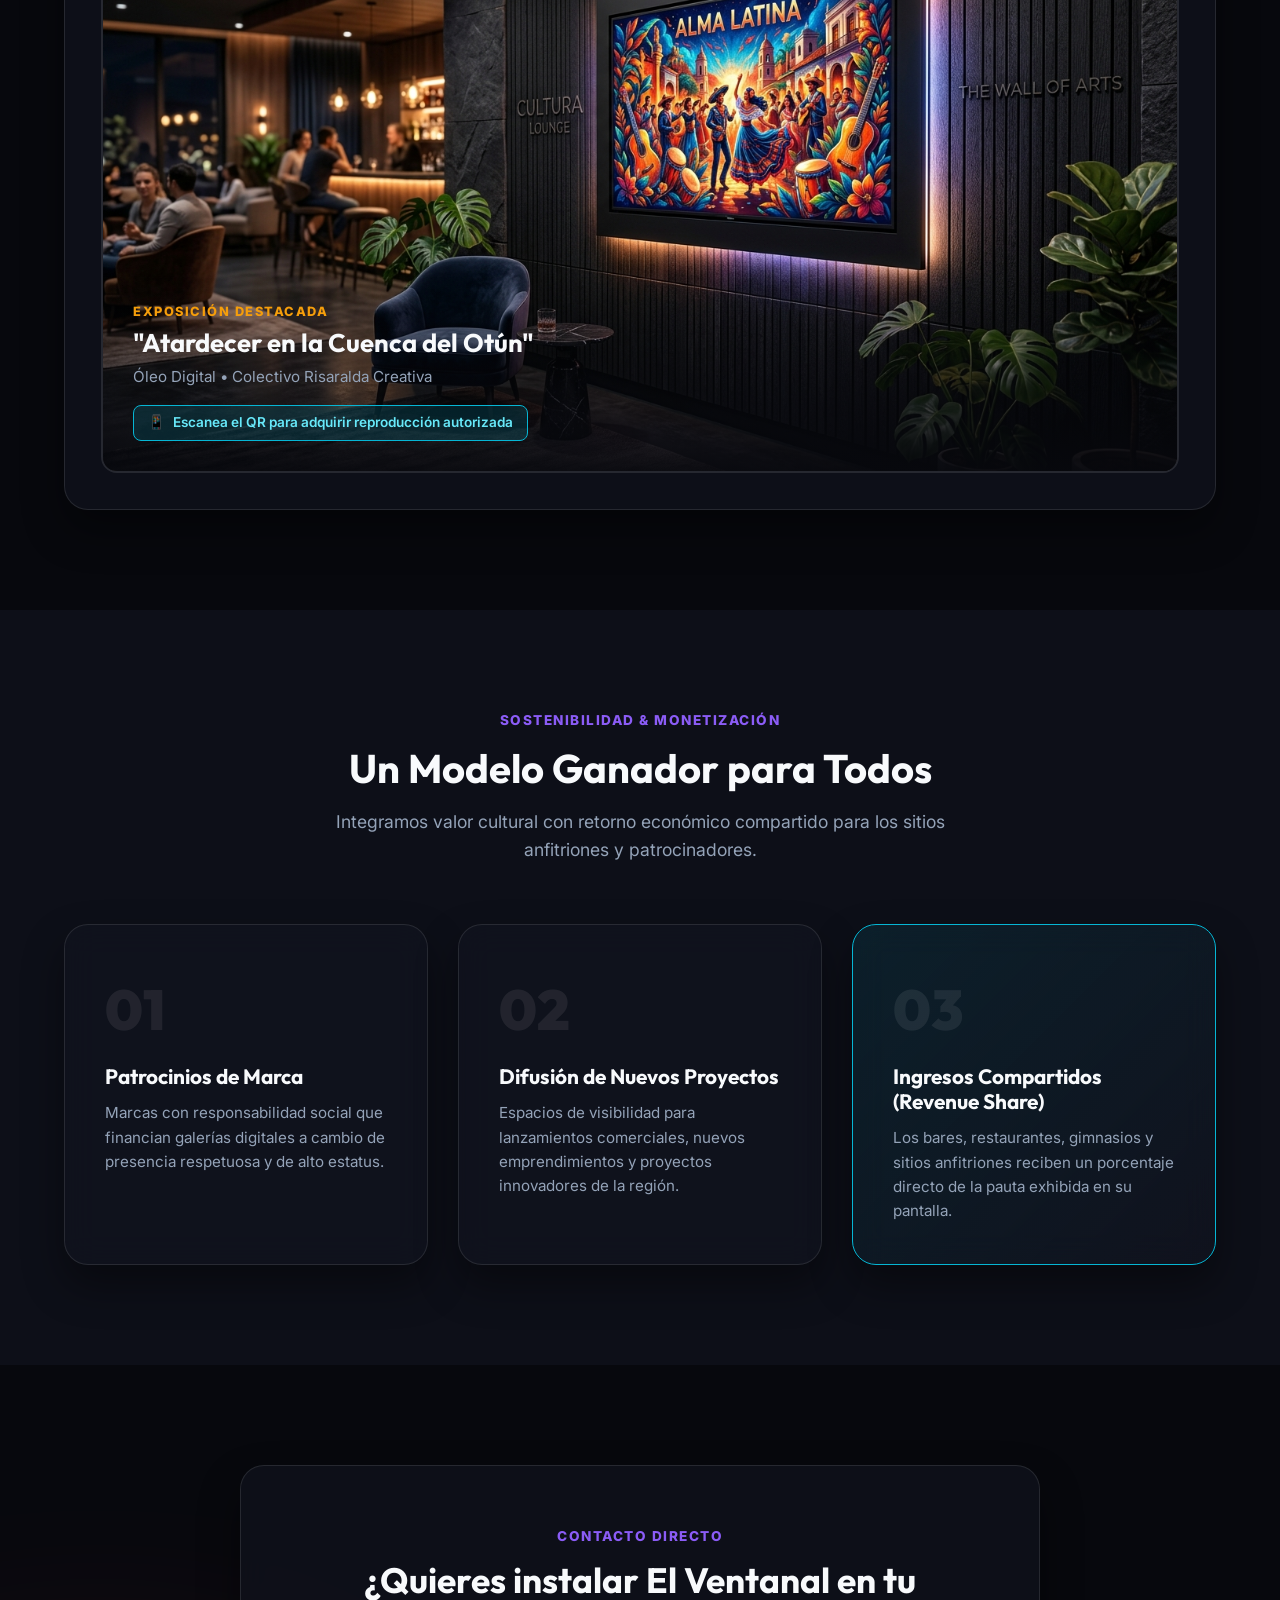
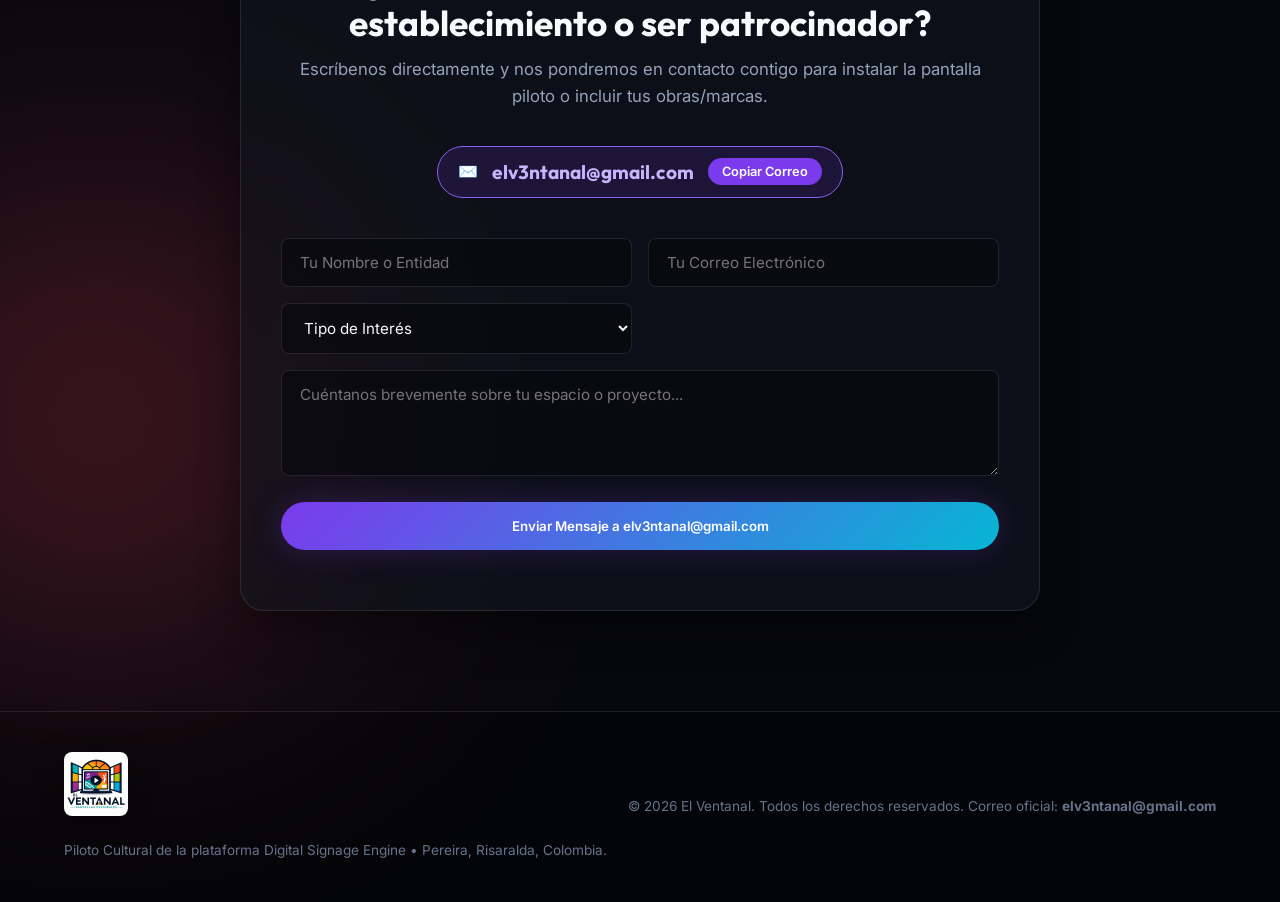
==== commit b08c40c1: "Update official El Ventanal logo in navbar and footer" ====
--- a/public/index.html
+++ b/public/index.html
@@ -25,8 +25,7 @@
   <header class="navbar">
     <div class="nav-container">
       <a href="#" class="brand-logo">
-        <span class="logo-icon">🖼️</span>
-        <span class="logo-text">EL VENTANAL</span>
+        <img src="./images/logo.jpg" alt="El Ventanal - Pantallas Culturales" class="logo-img">
         <span class="badge-tag">PILOTO CULTURAL</span>
       </a>
 
@@ -367,8 +366,7 @@
   <footer class="footer">
     <div class="container footer-content">
       <div class="footer-brand">
-        <span class="logo-icon">🖼️</span>
-        <span class="logo-text">EL VENTANAL</span>
+        <img src="./images/logo.jpg" alt="El Ventanal - Pantallas Culturales" class="footer-logo-img">
         <p>Piloto Cultural de la plataforma Digital Signage Engine • Pereira, Risaralda, Colombia.</p>
       </div>
       <div class="footer-copy">
--- a/public/styles.css
+++ b/public/styles.css
@@ -170,21 +170,29 @@
 .brand-logo {
   display: flex;
   align-items: center;
-  gap: 10px;
-}
-
-.logo-icon {
-  font-size: 1.6rem;
-}
-
-.logo-text {
-  font-family: var(--font-heading);
-  font-weight: 800;
-  font-size: 1.3rem;
-  letter-spacing: 1px;
-  background: linear-gradient(90deg, #ffffff, #cbd5e1);
-  -webkit-background-clip: text;
-  -webkit-text-fill-color: transparent;
+  gap: 12px;
+}
+
+.logo-img {
+  height: 52px;
+  width: auto;
+  object-fit: contain;
+  border-radius: var(--radius-sm);
+  filter: drop-shadow(0 4px 12px rgba(0, 0, 0, 0.5));
+  transition: var(--transition);
+}
+
+.logo-img:hover {
+  transform: scale(1.03);
+}
+
+.footer-logo-img {
+  height: 64px;
+  width: auto;
+  object-fit: contain;
+  margin-bottom: 12px;
+  border-radius: var(--radius-sm);
+  filter: drop-shadow(0 4px 12px rgba(0, 0, 0, 0.5));
 }
 
 .badge-tag {
